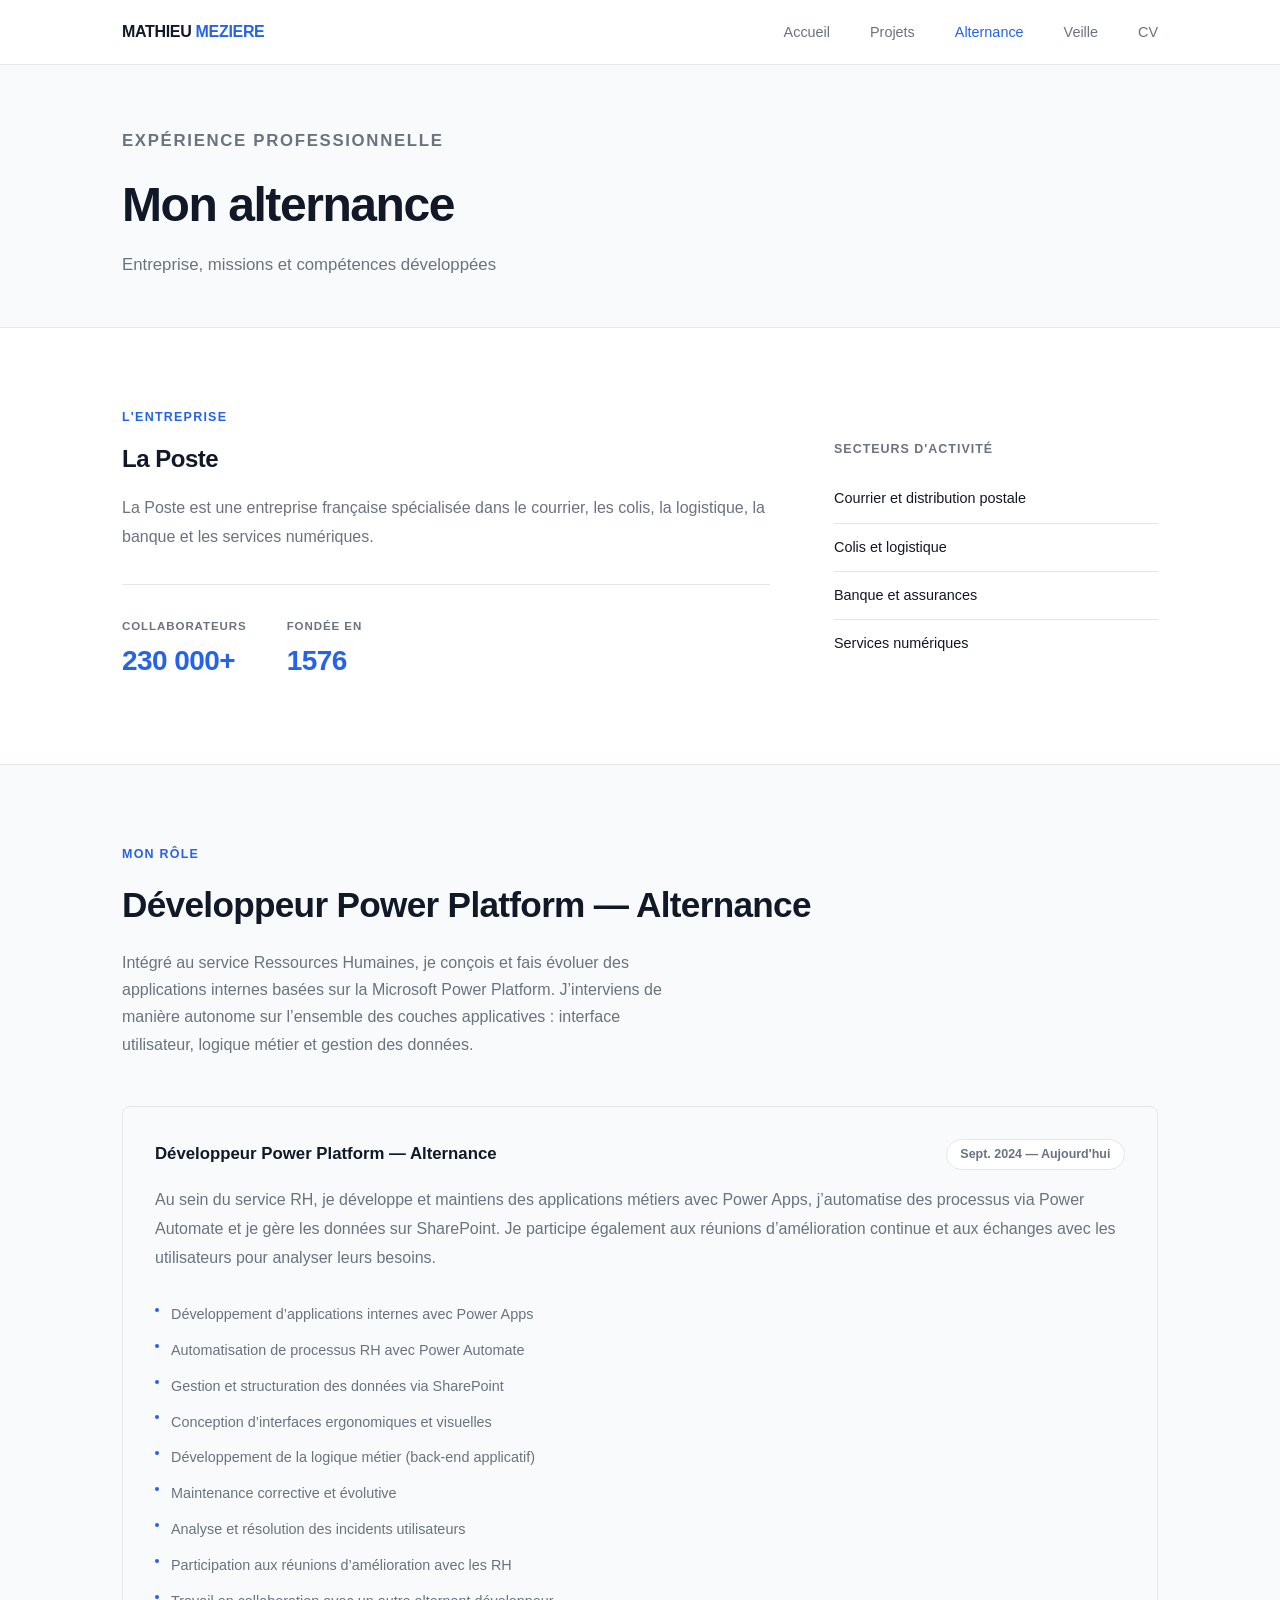
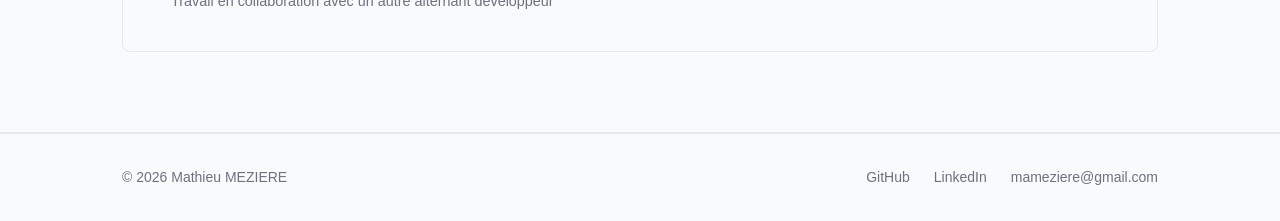
==== company.html @ 6fa2e95d "add complete portfolio" ====
<!DOCTYPE html>
<html lang="fr">
<head>
    <meta charset="UTF-8">
    <meta name="viewport" content="width=device-width, initial-scale=1.0">
    <title>Alternance — Portfolio</title>
    <link rel="stylesheet" href="css/style.css">
</head>
<body>

    <!-- NAVBAR -->
    <nav class="navbar">
        <div class="nav-inner">
            <a href="index.html"><span class="logo"> MATHIEU <span> MEZIERE </span></span></a>
            <ul class="nav-links">
                <li><a href="index.html">Accueil</a></li>
                <li><a href="projects.html">Projets</a></li>
                <li><a href="company.html" class="active">Alternance</a></li>
                <li><a href="veille.html">Veille</a></li>
                <li><a href="cv.html">CV</a></li>
            </ul>
            <div class="burger">
                <span></span><span></span><span></span>
            </div>
        </div>
    </nav>

    <!-- HEADER -->
    <div class="page-header">
        <div class="container">
            <p class="section-label">Expérience professionnelle</p>
            <h1>Mon alternance</h1>
            <p>Entreprise, missions et compétences développées</p>
        </div>
    </div>

    <!-- L'ENTREPRISE -->
    <section>
        <div class="container">
            <p class="section-label">L'entreprise</p>
            <div class="company-grid">
                <div>
    <h2>La Poste</h2>
    <p>
        La Poste est une entreprise française spécialisée dans le courrier, les colis, la logistique, la banque et les services numériques.
    </p>
    <dl class="company-stats">
        <div class="stat">
            <dt>Collaborateurs</dt>
            <dd>230 000+</dd>
        </div>
        <div class="stat">
            <dt>Fondée en</dt>
            <dd>1576</dd>
        </div>
    </dl>
</div>
                <div class="company-aside">
                    <h3>Secteurs d'activité</h3>
                    <ul class="sector-list">
                        <li>Courrier et distribution postale</li>
                        <li>Colis et logistique</li>
                        <li>Banque et assurances</li>
                        <li>Services numériques</li>
                    </ul>
                </div>
            </div>
        </div>
    </section>

    <!-- MON RÔLE -->
    <section style="background: var(--bg-soft); border-top: 1px solid var(--border); border-bottom: 1px solid var(--border);">
        <div class="container">
            <p class="section-label">Mon rôle</p>
            <h2 class="section-title">Développeur Power Platform — Alternance</h2>
            <p class="section-desc">Intégré au service Ressources Humaines, je conçois et fais évoluer des applications internes basées sur la Microsoft Power Platform. J’interviens de manière autonome sur l’ensemble des couches applicatives : interface utilisateur, logique métier et gestion des données.</p>
            <div class="role-block">
                <div class="role-header">
                    <h3>Développeur Power Platform — Alternance</h3>
                    <span class="role-date">Sept. 2024 — Aujourd'hui</span>
                </div>
                <p>
                    Au sein du service RH, je développe et maintiens des applications métiers avec Power Apps, j’automatise des processus via Power Automate et je gère les données sur SharePoint. Je participe également aux réunions d’amélioration continue et aux échanges avec les utilisateurs pour analyser leurs besoins.
                </p>
                <ul class="role-list">
                    <li>Développement d’applications internes avec Power Apps</li>
                    <li>Automatisation de processus RH avec Power Automate</li>
                    <li>Gestion et structuration des données via SharePoint</li>
                    <li>Conception d’interfaces ergonomiques et visuelles</li>
                    <li>Développement de la logique métier (back-end applicatif)</li>
                    <li>Maintenance corrective et évolutive</li>
                    <li>Analyse et résolution des incidents utilisateurs</li>
                    <li>Participation aux réunions d’amélioration avec les RH</li>
                    <li>Travail en collaboration avec un autre alternant développeur</li>
                </ul>
            </div>
        </div>
    </section>

    <!-- MISSIONS -->
    <!-- <section>
        <div class="container">
            <p class="section-label">Missions</p>
            <h2 class="section-title">Ce que j'ai réalisé</h2>
            <p class="section-desc">Principales missions effectuées depuis le début de l'alternance.</p>
            <div class="missions-list">

                <div class="mission-card">
                    <time>Septembre 2024 – Août 2026</time>
                    <h3>Développement et support applicatif</h3>
                    <p>
                        Participation à l’amélioration continue des applications internes. Intervention sur la correction de bugs,
                        l’implémentation de nouvelles fonctionnalités et l’accompagnement des utilisateurs, notamment les équipes RH.
                    </p>
                    <ul>
                        <li>Correction de bugs et maintenance des applications existantes</li>
                        <li>Implémentation de nouvelles fonctionnalités selon les besoins métiers</li>
                        <li>Support aux utilisateurs (principalement RH)</li>
                        <li>Analyse et résolution de problèmes techniques</li>
                        <li>Participation à des réunions pour définir les évolutions des outils</li>
                    </ul>
                    <div class="tech-list">
                        <span class="tech-pill">Power Apps</span>
                        <span class="tech-pill">Power Automate</span>
                        <span class="tech-pill">SharePoint</span>
                    </div>
                </div>

                <div class="mission-card">
                    <time>Décembre 2024 – Janvier 2025</time>
                    <h3>Développement d'un module CRM</h3>
                    <p>
                        Contribution au développement d'un module de gestion de la relation client.
                        Travail en méthode Scrum avec sprints de deux semaines.
                    </p>
                    <ul>
                        <li>Développement du module de gestion des contacts</li>
                        <li>Intégration d'un calendrier interactif</li>
                        <li>Mise en place d'un système de notifications</li>
                    </ul>
                    <div class="tech-list">
                        <span class="tech-pill">PHP</span>
                        <span class="tech-pill">Symfony</span>
                        <span class="tech-pill">MySQL</span>
                        <span class="tech-pill">JavaScript</span>
                    </div>
                </div>

                <div class="mission-card">
                    <time>Janvier – Février 2025</time>
                    <h3>API REST pour application mobile</h3>
                    <p>
                        Conception et développement d'une API RESTful sécurisée pour alimenter
                        une application mobile cliente. Documentation complète des endpoints.
                    </p>
                    <ul>
                        <li>Architecture et développement de 20 endpoints REST</li>
                        <li>Authentification JWT avec refresh tokens</li>
                        <li>Documentation avec Swagger</li>
                        <li>Tests unitaires et d'intégration</li>
                    </ul>
                    <div class="tech-list">
                        <span class="tech-pill">Node.js</span>
                        <span class="tech-pill">Express</span>
                        <span class="tech-pill">MongoDB</span>
                        <span class="tech-pill">Docker</span>
                    </div>
                </div>

            </div>
        </div>
    </section> -->

    <!-- COMPÉTENCES -->
    <!-- <section style="background: var(--bg-soft); border-top: 1px solid var(--border);">
        <div class="container">
            <p class="section-label">Compétences</p>
            <h2 class="section-title">Ce que j'ai développé</h2>
            <p class="section-desc">Compétences techniques et méthodologiques acquises ou renforcées durant l'alternance.</p>
            <div class="skills-grid">

                <div class="skill-block">
                    <h3>Développement</h3>
                    <div class="skill-item">
                        <div class="skill-row"><span>Front-end</span><span>85%</span></div>
                        <div class="bar-bg"><div class="bar-fill" style="width:85%"></div></div>
                    </div>
                    <div class="skill-item">
                        <div class="skill-row"><span>Back-end</span><span>70%</span></div>
                        <div class="bar-bg"><div class="bar-fill" style="width:70%"></div></div>
                    </div>
                    <div class="skill-item">
                        <div class="skill-row"><span>Base de données</span><span>65%</span></div>
                        <div class="bar-bg"><div class="bar-fill" style="width:65%"></div></div>
                    </div>
                    <div class="skill-item">
                        <div class="skill-row"><span>API REST</span><span>75%</span></div>
                        <div class="bar-bg"><div class="bar-fill" style="width:75%"></div></div>
                    </div>
                </div>

                <div class="skill-block">
                    <h3>Outils & Méthodes</h3>
                    <div class="skill-item">
                        <div class="skill-row"><span>Git / GitHub</span><span>80%</span></div>
                        <div class="bar-bg"><div class="bar-fill" style="width:80%"></div></div>
                    </div>
                    <div class="skill-item">
                        <div class="skill-row"><span>Méthode Agile / Scrum</span><span>75%</span></div>
                        <div class="bar-bg"><div class="bar-fill" style="width:75%"></div></div>
                    </div>
                    <div class="skill-item">
                        <div class="skill-row"><span>Docker</span><span>60%</span></div>
                        <div class="bar-bg"><div class="bar-fill" style="width:60%"></div></div>
                    </div>
                    <div class="skill-item">
                        <div class="skill-row"><span>Tests unitaires</span><span>65%</span></div>
                        <div class="bar-bg"><div class="bar-fill" style="width:65%"></div></div>
                    </div>
                </div>

                <div class="skill-block">
                    <h3>Compétences transversales</h3>
                    <div class="skills-list">
                        <span class="skill-pill">Travail en équipe</span>
                        <span class="skill-pill">Communication</span>
                        <span class="skill-pill">Autonomie</span>
                        <span class="skill-pill">Rigueur</span>
                        <span class="skill-pill">Gestion du temps</span>
                        <span class="skill-pill">Adaptabilité</span>
                        <span class="skill-pill">Curiosité</span>
                        <span class="skill-pill">Esprit d'analyse</span>
                    </div>
                </div>

            </div>
        </div>
    </section> -->

    <!-- FOOTER -->
    <footer class="footer">
        <div class="footer-inner">
            <p>&copy; 2026 Mathieu MEZIERE</p>
            <div class="footer-links">
                <a href="https://github.com/MathieuMeziere" target="_blank" rel="noopener noreferrer">GitHub</a>
                <a href="https://linkedin.com/in/meziere-mathieu" target="_blank" rel="noopener noreferrer">LinkedIn</a>
                <a href="mailto:mameziere@gmail.com">mameziere@gmail.com</a>
            </div>
        </div>
    </footer>

    <script src="js/script.js"></script>
</body>
</html>
---- css/style.css ----
/* ================================
   VARIABLES
   ================================ */
:root {
    --primary:   #2563eb;
    --text:      #111827;
    --text-muted:#6b7280;
    --bg:        #ffffff;
    --bg-soft:   #f9fafb;
    --border:    #e5e7eb;
    --radius:    8px;
}

/* ================================
   RESET
   ================================ */
*, *::before, *::after { margin: 0; padding: 0; box-sizing: border-box; }
html  { scroll-behavior: smooth; }
body  { font-family: -apple-system, BlinkMacSystemFont, 'Segoe UI', sans-serif;
        background: var(--bg); color: var(--text); line-height: 1.6; }
a     { text-decoration: none; color: inherit; }
ul    { list-style: none; }
img   { max-width: 100%; display: block; }

/* ================================
   NAVBAR
   ================================ */
.navbar {
    position: fixed;
    top: 0; left: 0; right: 0;
    z-index: 100;
    background: rgba(255,255,255,0.97);
    border-bottom: 1px solid var(--border);
}

.nav-inner {
    max-width: 1100px;
    margin: 0 auto;
    padding: 0 2rem;
    height: 64px;
    display: flex;
    align-items: center;
    justify-content: space-between;
}

.logo { font-size: 1rem; font-weight: 700; letter-spacing: -0.02em; color: var(--text); }
.logo span { color: var(--primary); }

.nav-links { display: flex; gap: 2.5rem; }
.nav-links a { font-size: 0.9rem; font-weight: 500; color: var(--text-muted); transition: color 0.2s; }
.nav-links a:hover, .nav-links a.active { color: var(--primary); }

.burger { display: none; flex-direction: column; gap: 5px; cursor: pointer; }
.burger span { width: 22px; height: 2px; background: var(--text); border-radius: 2px; transition: all 0.25s; }
.burger.open span:nth-child(1) { transform: rotate(45deg) translate(5px,5px); }
.burger.open span:nth-child(2) { opacity: 0; }
.burger.open span:nth-child(3) { transform: rotate(-45deg) translate(5px,-5px); }

/* ================================
   LAYOUT
   ================================ */
.container { max-width: 1100px; margin: 0 auto; padding: 0 2rem; }
section { padding: 5rem 0; }

.section-label {
    font-size: 0.78rem; font-weight: 600; letter-spacing: 0.1em;
    text-transform: uppercase; color: var(--primary); margin-bottom: 0.75rem;
}

.section-title {
    font-size: clamp(1.6rem, 3vw, 2.2rem);
    font-weight: 700; letter-spacing: -0.02em;
    color: var(--text); margin-bottom: 1rem;
}

.section-desc {
    color: var(--text-muted); max-width: 560px;
    margin-bottom: 3rem; line-height: 1.7;
}

/* ================================
   PAGE HEADER
   ================================ */
.page-header {
    padding-top: 120px; padding-bottom: 3rem;
    background: var(--bg-soft); border-bottom: 1px solid var(--border);
}
.page-header h1 { font-size: clamp(2rem, 4vw, 3rem); font-weight: 800; letter-spacing: -0.03em; }
.page-header p  { color: var(--text-muted); margin-top: 0.5rem; font-size: 1.05rem; }

/* ================================
   HERO
   ================================ */
.hero { min-height: 100vh; display: flex; align-items: center; padding-top: 64px; }

.hero-inner { max-width: 1100px; margin: 0 auto; padding: 0 2rem; }

.hero-tag {
    display: inline-block; font-size: 0.78rem; font-weight: 600;
    letter-spacing: 0.08em; text-transform: uppercase; color: var(--primary);
    background: #eff6ff; padding: 0.35rem 0.9rem; border-radius: 50px; margin-bottom: 1.5rem;
}

.hero h1 {
    font-size: clamp(2.5rem, 6vw, 4.5rem); font-weight: 800;
    letter-spacing: -0.03em; line-height: 1.1; margin-bottom: 1.25rem;
}
.hero h1 span { color: var(--primary); }

.hero-desc { font-size: 1.1rem; color: var(--text-muted); max-width: 520px; line-height: 1.7; margin-bottom: 2.5rem; }

.hero-meta { display: flex; align-items: center; gap: 2rem; flex-wrap: wrap; }

.hero-badge { font-size: 0.875rem; color: var(--text-muted); display: flex; align-items: center; gap: 0.5rem; }

.dot-green { width: 8px; height: 8px; background: #22c55e; border-radius: 50%; display: inline-block; }

.hero-links { display: flex; gap: 0.75rem; flex-wrap: wrap; }

.btn { display: inline-block; padding: 0.65rem 1.5rem; border-radius: var(--radius); font-size: 0.9rem; font-weight: 600; border: 1px solid transparent; transition: background 0.2s, color 0.2s, border-color 0.2s; }
.btn-primary { background: var(--primary); color: #fff; }
.btn-primary:hover { background: #1d4ed8; }
.btn-outline { background: transparent; color: var(--text); border-color: var(--border); }
.btn-outline:hover { border-color: var(--primary); color: var(--primary); }

/* ================================
   ABOUT (accueil)
   ================================ */
.about { background: var(--bg-soft); }
.about-grid { display: grid; grid-template-columns: 1fr 1fr; gap: 4rem; align-items: start; }
.about-text p { color: var(--text-muted); margin-bottom: 1.25rem; line-height: 1.8; }
.about-text strong { color: var(--text); font-weight: 600; }

.skills-list { display: flex; flex-wrap: wrap; gap: 0.5rem; margin-top: 1.5rem; }

.skill-pill {
    font-size: 0.8rem; font-weight: 500; color: var(--text);
    background: var(--bg); border: 1px solid var(--border);
    border-radius: 50px; padding: 0.35rem 0.85rem;
    transition: border-color 0.2s, color 0.2s;
}
.skill-pill:hover { border-color: var(--primary); color: var(--primary); }

.about-cards { display: flex; flex-direction: column; gap: 1rem; }

.info-card { background: var(--bg); border: 1px solid var(--border); border-radius: var(--radius); padding: 1.25rem 1.5rem; transition: border-color 0.2s; }
.info-card:hover { border-color: var(--primary); }
.info-card-label { font-size: 0.72rem; font-weight: 600; letter-spacing: 0.08em; text-transform: uppercase; color: var(--text-muted); margin-bottom: 0.3rem; }
.info-card-value { font-size: 1rem; font-weight: 700; color: var(--text); }

/* ================================
   NAV CARDS (accueil)
   ================================ */
.nav-cards-grid { display: grid; grid-template-columns: repeat(3, 1fr); gap: 1.5rem; }

.nav-card { display: block; background: var(--bg); border: 1px solid var(--border); border-radius: var(--radius); padding: 1.75rem; transition: border-color 0.2s, box-shadow 0.2s; }
.nav-card:hover { border-color: var(--primary); box-shadow: 0 4px 16px rgba(37,99,235,0.08); }
.nav-card h3 { font-size: 1rem; font-weight: 700; margin-bottom: 0.5rem; color: var(--text); }
.nav-card p  { font-size: 0.875rem; color: var(--text-muted); margin-bottom: 1.25rem; line-height: 1.6; }
.nav-card-arrow { font-size: 0.875rem; color: var(--primary); font-weight: 600; display: inline-block; transition: transform 0.2s; }
.nav-card:hover .nav-card-arrow { transform: translateX(4px); }

/* ================================
   PROJECTS
   ================================ */
.filters { display: flex; gap: 0.75rem; flex-wrap: wrap; margin-bottom: 2.5rem; }

.filter-btn {
    font-size: 0.875rem; font-weight: 500; color: var(--text-muted);
    background: var(--bg); border: 1px solid var(--border);
    border-radius: 50px; padding: 0.45rem 1.1rem; cursor: pointer; transition: all 0.2s;
}
.filter-btn:hover, .filter-btn.active { background: var(--primary); border-color: var(--primary); color: #fff; }

.projects-grid { display: grid; grid-template-columns: repeat(auto-fill, minmax(320px, 1fr)); gap: 1.5rem; }

.project-card {
    background: var(--bg); border: 1px solid var(--border);
    border-radius: var(--radius); padding: 1.75rem;
    display: flex; flex-direction: column; gap: 0.75rem;
    transition: border-color 0.2s, box-shadow 0.2s;
}
.project-card:hover { border-color: var(--primary); box-shadow: 0 4px 16px rgba(37,99,235,0.08); }
.project-card.hidden { display: none; }

.project-top { display: flex; justify-content: space-between; align-items: flex-start; gap: 1rem; }
.project-card h3 { font-size: 0.95rem; font-weight: 700; color: var(--text); }
.github-link { color: var(--text-muted); transition: color 0.2s; flex-shrink: 0; }
.github-link:hover { color: var(--primary); } 
.project-card p { font-size: 0.875rem; color: var(--text-muted); line-height: 1.6; }

.tech-list { display: flex; flex-wrap: wrap; gap: 0.4rem; margin-top: auto; }
.tech-pill { font-size: 0.72rem; font-weight: 500; color: var(--text-muted); background: var(--bg-soft); border: 1px solid var(--border); border-radius: 4px; padding: 0.2rem 0.6rem; }

.year-block { margin-bottom: 3rem; }
.year-block:last-child { margin-bottom: 0; }
.year-label { font-size: 0.78rem; font-weight: 700; letter-spacing: 0.08em; text-transform: uppercase; color: var(--text-muted); margin-bottom: 1.25rem; padding-bottom: 0.75rem; border-bottom: 1px solid var(--border); }

/* ================================
   COMPANY
   ================================ */
.company-grid { display: grid; grid-template-columns: 2fr 1fr; gap: 4rem; align-items: start; }
.company-grid h2 { font-size: 1.5rem; font-weight: 700; margin-bottom: 1rem; letter-spacing: -0.02em; }
.company-grid p { color: var(--text-muted); line-height: 1.8; margin-bottom: 1rem; }

.company-stats { display: flex; gap: 2.5rem; margin-top: 2rem; padding-top: 2rem; border-top: 1px solid var(--border); }
.stat dt { font-size: 0.72rem; font-weight: 600; letter-spacing: 0.08em; text-transform: uppercase; color: var(--text-muted); margin-bottom: 0.25rem; }
.stat dd { font-size: 1.75rem; font-weight: 800; color: var(--primary); letter-spacing: -0.02em; }

.company-aside h3 { font-size: 0.78rem; font-weight: 700; letter-spacing: 0.08em; text-transform: uppercase; color: var(--text-muted); margin-bottom: 1rem; }
.sector-list li { padding: 0.75rem 0; border-bottom: 1px solid var(--border); font-size: 0.9rem; color: var(--text); font-weight: 500; }
.sector-list li:last-child { border-bottom: none; }

.role-block { background: var(--bg-soft); border: 1px solid var(--border); border-radius: var(--radius); padding: 2rem; }
.role-header { display: flex; justify-content: space-between; align-items: center; margin-bottom: 1rem; flex-wrap: wrap; gap: 0.5rem; }
.role-header h3 { font-size: 1.05rem; font-weight: 700; }
.role-date { font-size: 0.78rem; font-weight: 600; color: var(--text-muted); background: var(--bg); border: 1px solid var(--border); border-radius: 50px; padding: 0.3rem 0.85rem; }
.role-block p { color: var(--text-muted); line-height: 1.8; margin-bottom: 1.5rem; }
.role-list li { font-size: 0.9rem; color: var(--text-muted); padding: 0.4rem 0; padding-left: 1rem; position: relative; }
.role-list li::before { content: ''; width: 4px; height: 4px; background: var(--primary); border-radius: 50%; position: absolute; left: 0; top: 0.7rem; }

.missions-list { display: flex; flex-direction: column; gap: 1.5rem; }
.mission-card { background: var(--bg); border: 1px solid var(--border); border-left: 3px solid var(--primary); border-radius: var(--radius); padding: 1.75rem; transition: box-shadow 0.2s; }
.mission-card:hover { box-shadow: 0 4px 16px rgba(0,0,0,0.06); }
.mission-card time { font-size: 0.78rem; font-weight: 600; color: var(--primary); display: block; margin-bottom: 0.5rem; }
.mission-card h3 { font-size: 1rem; font-weight: 700; margin-bottom: 0.75rem; }
.mission-card p { font-size: 0.875rem; color: var(--text-muted); line-height: 1.7; margin-bottom: 1rem; }
.mission-card ul { margin-bottom: 1.25rem; }
.mission-card ul li { font-size: 0.875rem; color: var(--text-muted); padding: 0.3rem 0; padding-left: 1rem; position: relative; }
.mission-card ul li::before { content: ''; width: 4px; height: 4px; background: #22c55e; border-radius: 50%; position: absolute; left: 0; top: 0.65rem; }

.skills-grid { display: grid; grid-template-columns: repeat(auto-fit, minmax(300px, 1fr)); gap: 1.5rem; }
.skill-block { background: var(--bg); border: 1px solid var(--border); border-radius: var(--radius); padding: 1.75rem; }
.skill-block h3 { font-size: 0.78rem; font-weight: 700; text-transform: uppercase; letter-spacing: 0.06em; color: var(--text-muted); margin-bottom: 1.5rem; }
.skill-item { margin-bottom: 1.1rem; }
.skill-row { display: flex; justify-content: space-between; margin-bottom: 0.4rem; }
.skill-row span:first-child { font-size: 0.875rem; font-weight: 500; color: var(--text); }
.skill-row span:last-child  { font-size: 0.8rem; color: var(--text-muted); }
.bar-bg { height: 4px; background: var(--bg-soft); border-radius: 2px; overflow: hidden; }
.bar-fill { height: 100%; background: var(--primary); border-radius: 2px; }

/* ================================
   VEILLE
   ================================ */
.veille-intro p { color: var(--text-muted); max-width: 680px; line-height: 1.8; margin-bottom: 1rem; }

.themes-grid { display: grid; grid-template-columns: repeat(auto-fit, minmax(260px, 1fr)); gap: 1.5rem; }
.theme-card { background: var(--bg); border: 1px solid var(--border); border-radius: var(--radius); padding: 1.75rem; transition: border-color 0.2s; }
.theme-card:hover { border-color: var(--primary); }
.theme-card h3 { font-size: 1rem; font-weight: 700; margin-bottom: 0.75rem; }
.theme-card p  { font-size: 0.875rem; color: var(--text-muted); line-height: 1.6; margin-bottom: 1.25rem; }
.tag-list { display: flex; flex-wrap: wrap; gap: 0.4rem; }
.tag { font-size: 0.72rem; font-weight: 500; color: var(--text-muted); background: var(--bg-soft); border: 1px solid var(--border); border-radius: 4px; padding: 0.2rem 0.6rem; }

.articles-list { display: flex; flex-direction: column; border: 1px solid var(--border); border-radius: var(--radius); overflow: hidden; }
.article-card { background: var(--bg); padding: 1.75rem; display: grid; grid-template-columns: 1fr auto; gap: 1rem 2rem; align-items: start; transition: background 0.15s; border-bottom: 1px solid var(--border); }
.article-card:last-child { border-bottom: none; }
.article-card:hover { background: var(--bg-soft); }
.article-card.hidden { display: none; }
.article-cat { font-size: 0.72rem; font-weight: 700; letter-spacing: 0.06em; text-transform: uppercase; margin-bottom: 0.4rem; }
.article-cat.ai       { color: #8b5cf6; }
.article-cat.security { color: #ef4444; }
.article-cat.web      { color: #2563eb; }
.article-cat.cloud    { color: #10b981; }
.article-card h3 { font-size: 0.95rem; font-weight: 700; margin-bottom: 0.5rem; color: var(--text); }
.article-card p  { font-size: 0.875rem; color: var(--text-muted); line-height: 1.6; }
.article-meta { text-align: right; }
.article-date { font-size: 0.78rem; color: var(--text-muted); white-space: nowrap; }
.article-link { display: inline-block; margin-top: 0.5rem; font-size: 0.8rem; font-weight: 600; color: var(--primary); }
.article-link:hover { text-decoration: underline; }

.sources-grid { display: grid; grid-template-columns: repeat(auto-fit, minmax(200px, 1fr)); gap: 2rem; }
.source-block h3 { font-size: 0.78rem; font-weight: 700; text-transform: uppercase; letter-spacing: 0.08em; color: var(--text-muted); margin-bottom: 1rem; padding-bottom: 0.75rem; border-bottom: 1px solid var(--border); }
.source-block li { font-size: 0.875rem; color: var(--text-muted); padding: 0.4rem 0; border-bottom: 1px solid var(--border); transition: color 0.2s; }
.source-block li:last-child { border-bottom: none; }
.source-block li:hover { color: var(--text); }

/* ================================
   FOOTER
   ================================ */
.footer { background: var(--bg-soft); border-top: 1px solid var(--border); padding: 2rem 0; }
.footer-inner { max-width: 1100px; margin: 0 auto; padding: 0 2rem; display: flex; justify-content: space-between; align-items: center; }
.footer p { font-size: 0.875rem; color: var(--text-muted); }
.footer-links { display: flex; gap: 1.5rem; }
.footer-links a { font-size: 0.875rem; font-weight: 500; color: var(--text-muted); transition: color 0.2s; }
.footer-links a:hover { color: var(--primary); }

/* ================================
   RESPONSIVE
   ================================ */
@media (max-width: 900px) {
    .about-grid, .company-grid { grid-template-columns: 1fr; gap: 2.5rem; }
    .nav-cards-grid { grid-template-columns: 1fr 1fr; }
}

@media (max-width: 768px) {
    .nav-links { display: none; position: fixed; top: 64px; left: 0; right: 0; background: var(--bg); border-bottom: 1px solid var(--border); padding: 1.5rem 2rem; flex-direction: column; gap: 1.25rem; }
    .nav-links.open { display: flex; }
    .burger { display: flex; }
    .nav-cards-grid { grid-template-columns: 1fr; }
    .article-card { grid-template-columns: 1fr; }
    .article-meta { text-align: left; }
    .footer-inner { flex-direction: column; gap: 1rem; text-align: center; }
}

@media (max-width: 520px) {
    .container { padding: 0 1.25rem; }
    section { padding: 3.5rem 0; }
    .company-stats { flex-wrap: wrap; gap: 1.5rem; }
    .projects-grid { grid-template-columns: 1fr; }
}

/* ================================
   PAGE CV
   ================================ */

/* Barre d'actions au-dessus du CV */
.cv-actions {
    background: var(--bg-soft);
    border-bottom: 1px solid var(--border);
    padding-top: 80px;
}

.cv-actions-inner {
    display: flex;
    align-items: center;
    justify-content: space-between;
    padding: 1rem 0;
}

.cv-actions-label {
    font-size: 0.875rem;
    color: var(--text-muted);
    font-weight: 500;
}

/* Zone d'affichage du CV */
.cv-page {
    background: #e5e7eb;
    padding: 2.5rem 1rem;
    min-height: 100vh;
}

/* La feuille A4 */
.cv-wrap {
    background: #ffffff;
    max-width: 860px;
    margin: 0 auto;
    padding: 3rem 3.5rem;
    border: 1px solid var(--border);
    box-shadow: 0 4px 24px rgba(0,0,0,0.08);
}

/* En-tête du CV */
.cv-header {
    display: flex;
    justify-content: space-between;
    align-items: flex-start;
    gap: 2rem;
    margin-bottom: 1.75rem;
}

.cv-name {
    font-size: 2rem;
    font-weight: 800;
    letter-spacing: -0.03em;
    color: var(--text);
    margin-bottom: 0.25rem;
}

.cv-title {
    font-size: 1rem;
    color: var(--primary);
    font-weight: 500;
}

.cv-header-right {
    text-align: right;
    font-size: 0.875rem;
    color: var(--text-muted);
    line-height: 1.8;
}

.cv-divider {
    border: none;
    border-top: 2px solid var(--text);
    margin-bottom: 2rem;
}

/* Corps : 2 colonnes */
.cv-body {
    display: grid;
    grid-template-columns: 1fr 220px;
    gap: 3rem;
}

/* Sections */
.cv-section {
    margin-bottom: 2rem;
}

.cv-section-title {
    font-size: 0.72rem;
    font-weight: 700;
    letter-spacing: 0.1em;
    text-transform: uppercase;
    color: var(--text-muted);
    margin-bottom: 1rem;
    padding-bottom: 0.5rem;
    border-bottom: 1px solid var(--border);
}

/* Entrées (expérience, formation) */
.cv-entry {
    margin-bottom: 1.5rem;
}

.cv-entry:last-child { margin-bottom: 0; }

.cv-entry-header {
    display: flex;
    justify-content: space-between;
    align-items: flex-start;
    gap: 1rem;
    margin-bottom: 0.5rem;
}

.cv-entry-title {
    font-size: 0.9rem;
    font-weight: 700;
    color: var(--text);
}

.cv-entry-sub {
    font-size: 0.825rem;
    color: var(--text-muted);
    margin-top: 0.1rem;
}

.cv-entry-date {
    font-size: 0.78rem;
    color: var(--text-muted);
    white-space: nowrap;
    font-weight: 500;
    flex-shrink: 0;
}

.cv-entry-desc {
    font-size: 0.825rem;
    color: var(--text-muted);
}

.cv-list {
    list-style: none;
    margin: 0;
}

.cv-list li {
    font-size: 0.825rem;
    color: var(--text-muted);
    padding: 0.2rem 0;
    padding-left: 0.9rem;
    position: relative;
}

.cv-list li::before {
    content: '';
    width: 3px; height: 3px;
    background: var(--primary);
    border-radius: 50%;
    position: absolute;
    left: 0; top: 0.55rem;
}

/* Colonne secondaire */
.cv-aside-label {
    font-size: 0.72rem;
    font-weight: 600;
    color: var(--text-muted);
    margin-bottom: 0.5rem;
    margin-top: 1rem;
}

.cv-aside-label:first-of-type { margin-top: 0; }

.cv-tags {
    list-style: none;
    display: flex;
    flex-wrap: wrap;
    gap: 0.35rem;
    margin-bottom: 0.5rem;
}

.cv-tags li {
    font-size: 0.75rem;
    font-weight: 500;
    color: var(--text);
    background: var(--bg-soft);
    border: 1px solid var(--border);
    border-radius: 4px;
    padding: 0.2rem 0.55rem;
}

/* Langues */
.cv-lang-list {
    list-style: none;
}

.cv-lang-list li {
    display: flex;
    justify-content: space-between;
    align-items: center;
    padding: 0.4rem 0;
    border-bottom: 1px solid var(--border);
    font-size: 0.875rem;
    color: var(--text);
}

.cv-lang-list li:last-child { border-bottom: none; }

.cv-lang-level {
    font-size: 0.78rem;
    color: var(--text-muted);
    font-weight: 500;
}

/* Intérêts */
.cv-interest-list {
    list-style: none;
}

.cv-interest-list li {
    font-size: 0.875rem;
    color: var(--text-muted);
    padding: 0.3rem 0;
    border-bottom: 1px solid var(--border);
}

.cv-interest-list li:last-child { border-bottom: none; }

/* ================================
   IMPRESSION / EXPORT PDF
   ================================ */
@media print {
    /* Masquer tout ce qui ne fait pas partie du CV */
    .no-print { display: none !important; }

    /* Fond blanc, pas de marges navigateur */
    body { background: white; }

    .cv-page {
        background: white;
        padding: 0;
        min-height: unset;
    }

    /* La feuille prend toute la page */
    .cv-wrap {
        max-width: 100%;
        margin: 0;
        padding: 1.5cm 2cm;
        border: none;
        box-shadow: none;
    }

    /* Eviter les coupures de page dans les entrées */
    .cv-entry { page-break-inside: avoid; }
    .cv-section { page-break-inside: avoid; }
}

/* ================================
   PAGE CV - VISUALISEUR PDF
   ================================ */
.cv-viewer-section {
    background: var(--bg-soft);
}

.cv-download-bar {
    background: var(--bg);
    border: 1px solid var(--border);
    border-radius: var(--radius);
    padding: 1.5rem;
    margin-bottom: 2rem;
    display: flex;
    justify-content: space-between;
    align-items: center;
    gap: 1.5rem;
    flex-wrap: wrap;
}

.cv-download-bar p {
    color: var(--text-muted);
    font-size: 0.95rem;
}

.pdf-viewer {
    background: var(--bg);
    border: 1px solid var(--border);
    border-radius: var(--radius);
    overflow: hidden;
    position: relative;
}

.pdf-viewer embed {
    display: block;
    border: none;
}

.pdf-fallback {
    display: none;
    padding: 3rem;
    text-align: center;
    color: var(--text-muted);
}

.pdf-fallback a {
    color: var(--primary);
    font-weight: 600;
}

.pdf-fallback a:hover {
    text-decoration: underline;
}

/* Si le PDF ne charge pas */
.pdf-viewer embed:not([src]) + .pdf-fallback {
    display: block;
}

@media (max-width: 768px) {
    .cv-download-bar {
        flex-direction: column;
        text-align: center;
    }
    
    .pdf-viewer embed {
        height: 600px;
    }
}

/* Liste à puces pour la section veille intro */
.veille-intro-list {
    list-style: none;
    margin-top: 1.5rem;
}

.veille-intro-list li {
    font-size: 0.95rem;
    color: var(--text-muted);
    padding: 0.5rem 0;
    padding-left: 1.5rem;
    position: relative;
    line-height: 1.6;
}

.veille-intro-list li::before {
    content: '';
    width: 6px;
    height: 6px;
    background: var(--primary);
    border-radius: 50%;
    position: absolute;
    left: 0;
    top: 0.9rem;
}
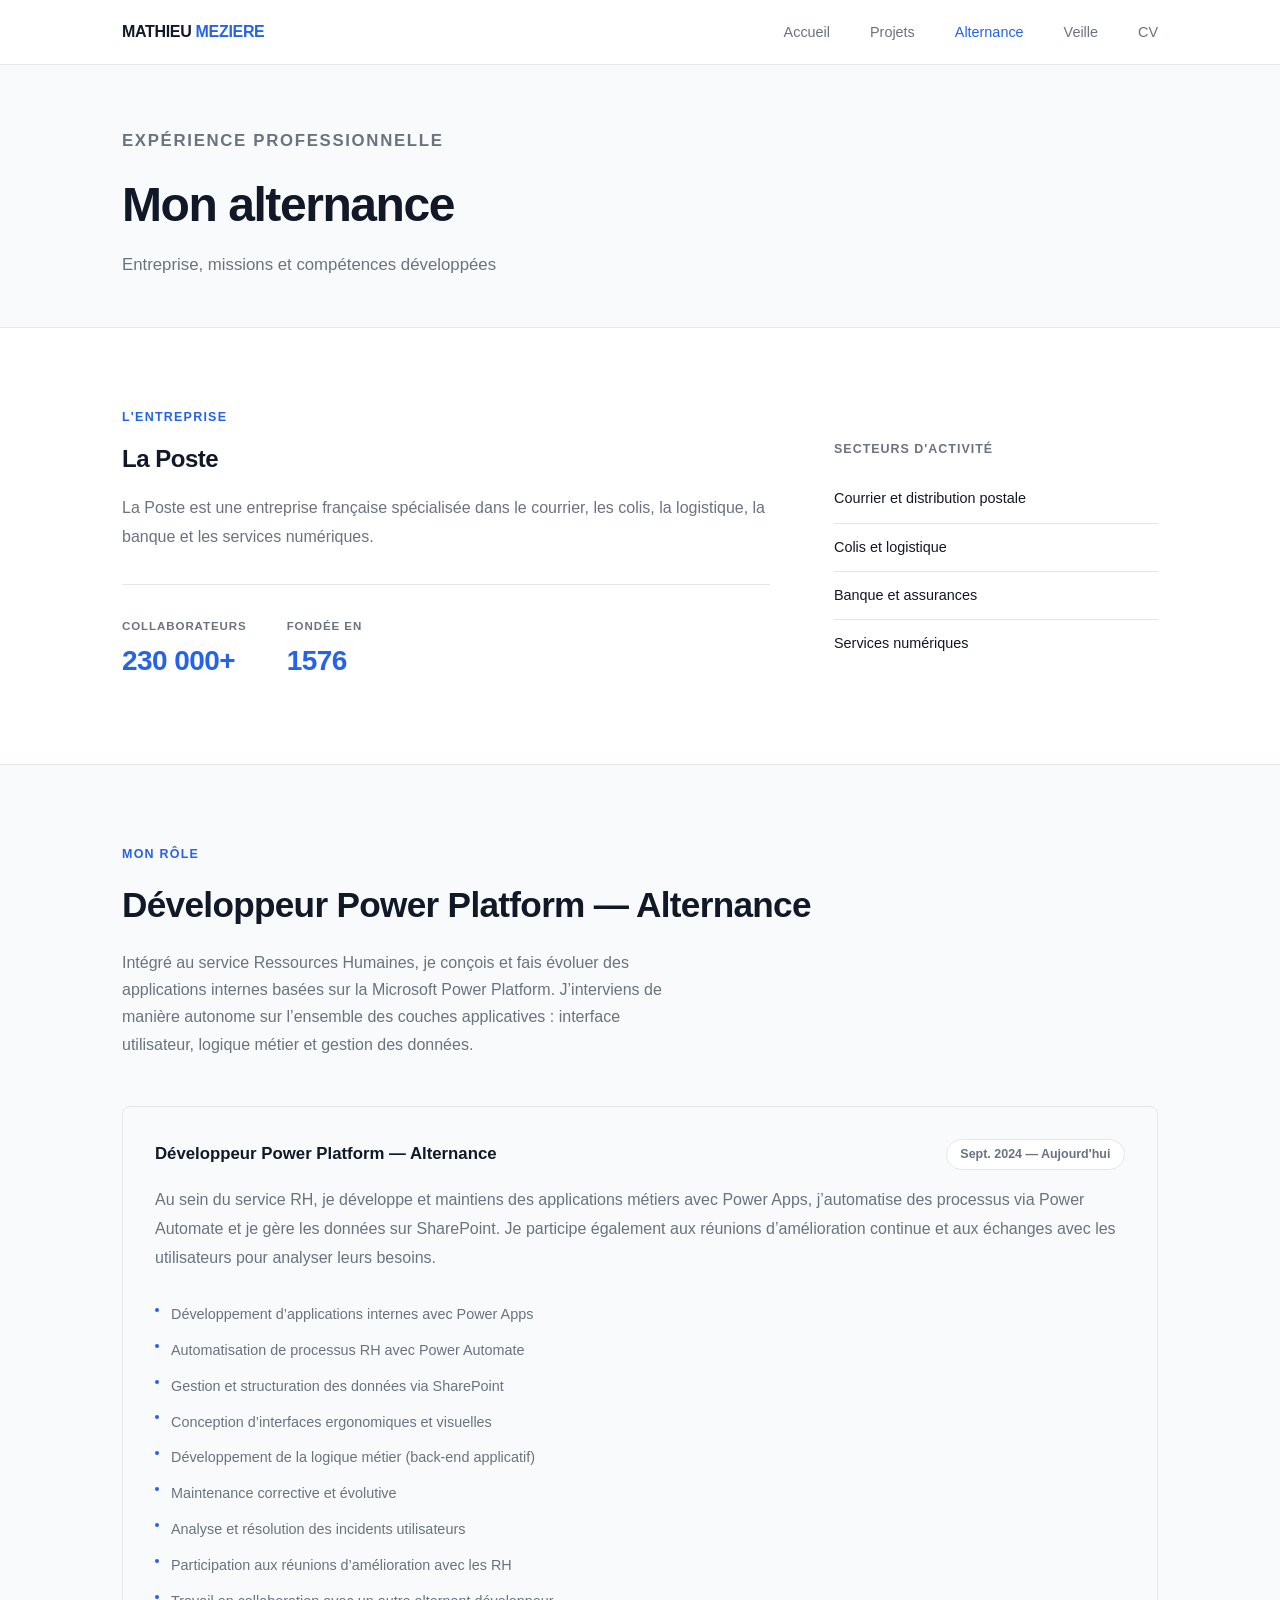
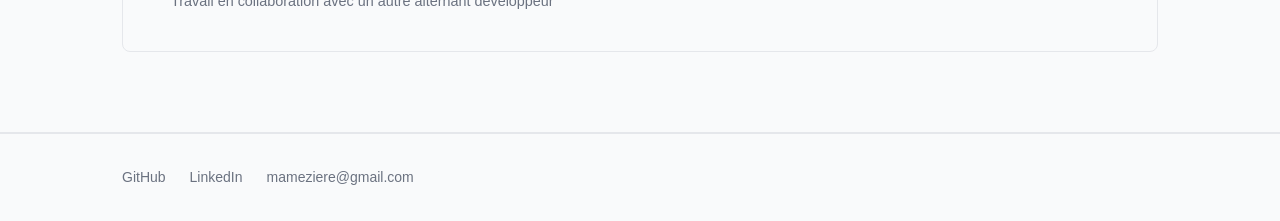
==== commit a7475ed3: "changed footer" ====
--- a/company.html
+++ b/company.html
@@ -240,7 +240,7 @@
     <!-- FOOTER -->
     <footer class="footer">
         <div class="footer-inner">
-            <p>&copy; 2026 Mathieu MEZIERE</p>
+            
             <div class="footer-links">
                 <a href="https://github.com/MathieuMeziere" target="_blank" rel="noopener noreferrer">GitHub</a>
                 <a href="https://linkedin.com/in/meziere-mathieu" target="_blank" rel="noopener noreferrer">LinkedIn</a>
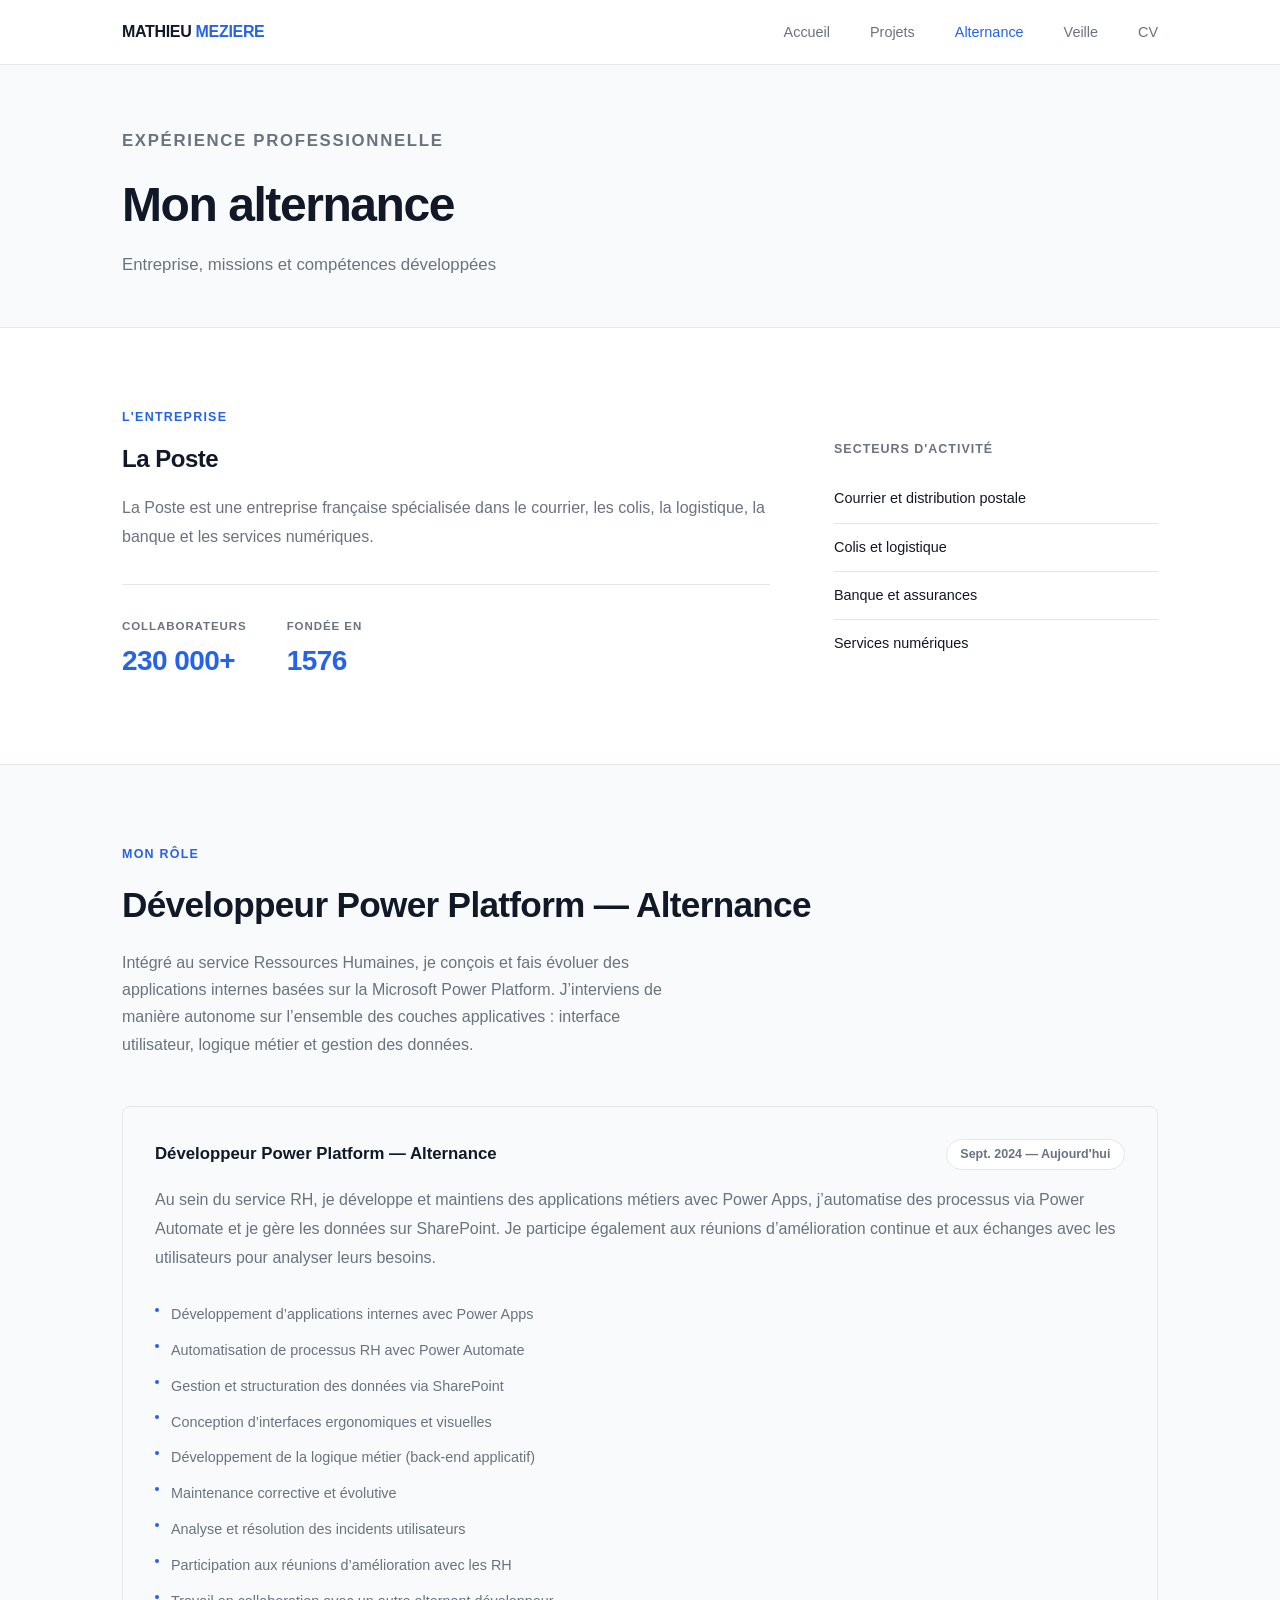
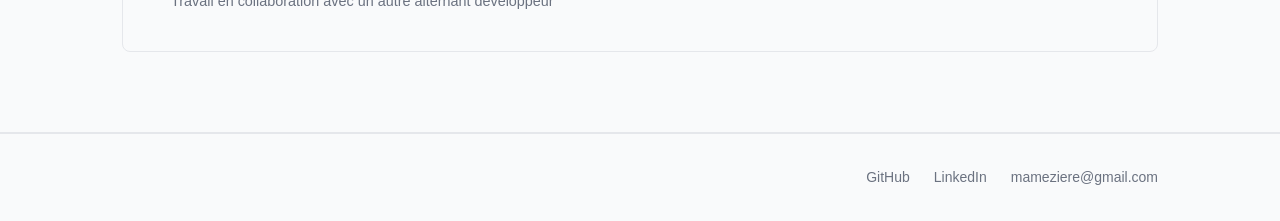
==== commit af3a3b10: "changed footer2" ====
--- a/company.html
+++ b/company.html
@@ -240,7 +240,7 @@
     <!-- FOOTER -->
     <footer class="footer">
         <div class="footer-inner">
-            
+            <p>                           </p>
             <div class="footer-links">
                 <a href="https://github.com/MathieuMeziere" target="_blank" rel="noopener noreferrer">GitHub</a>
                 <a href="https://linkedin.com/in/meziere-mathieu" target="_blank" rel="noopener noreferrer">LinkedIn</a>
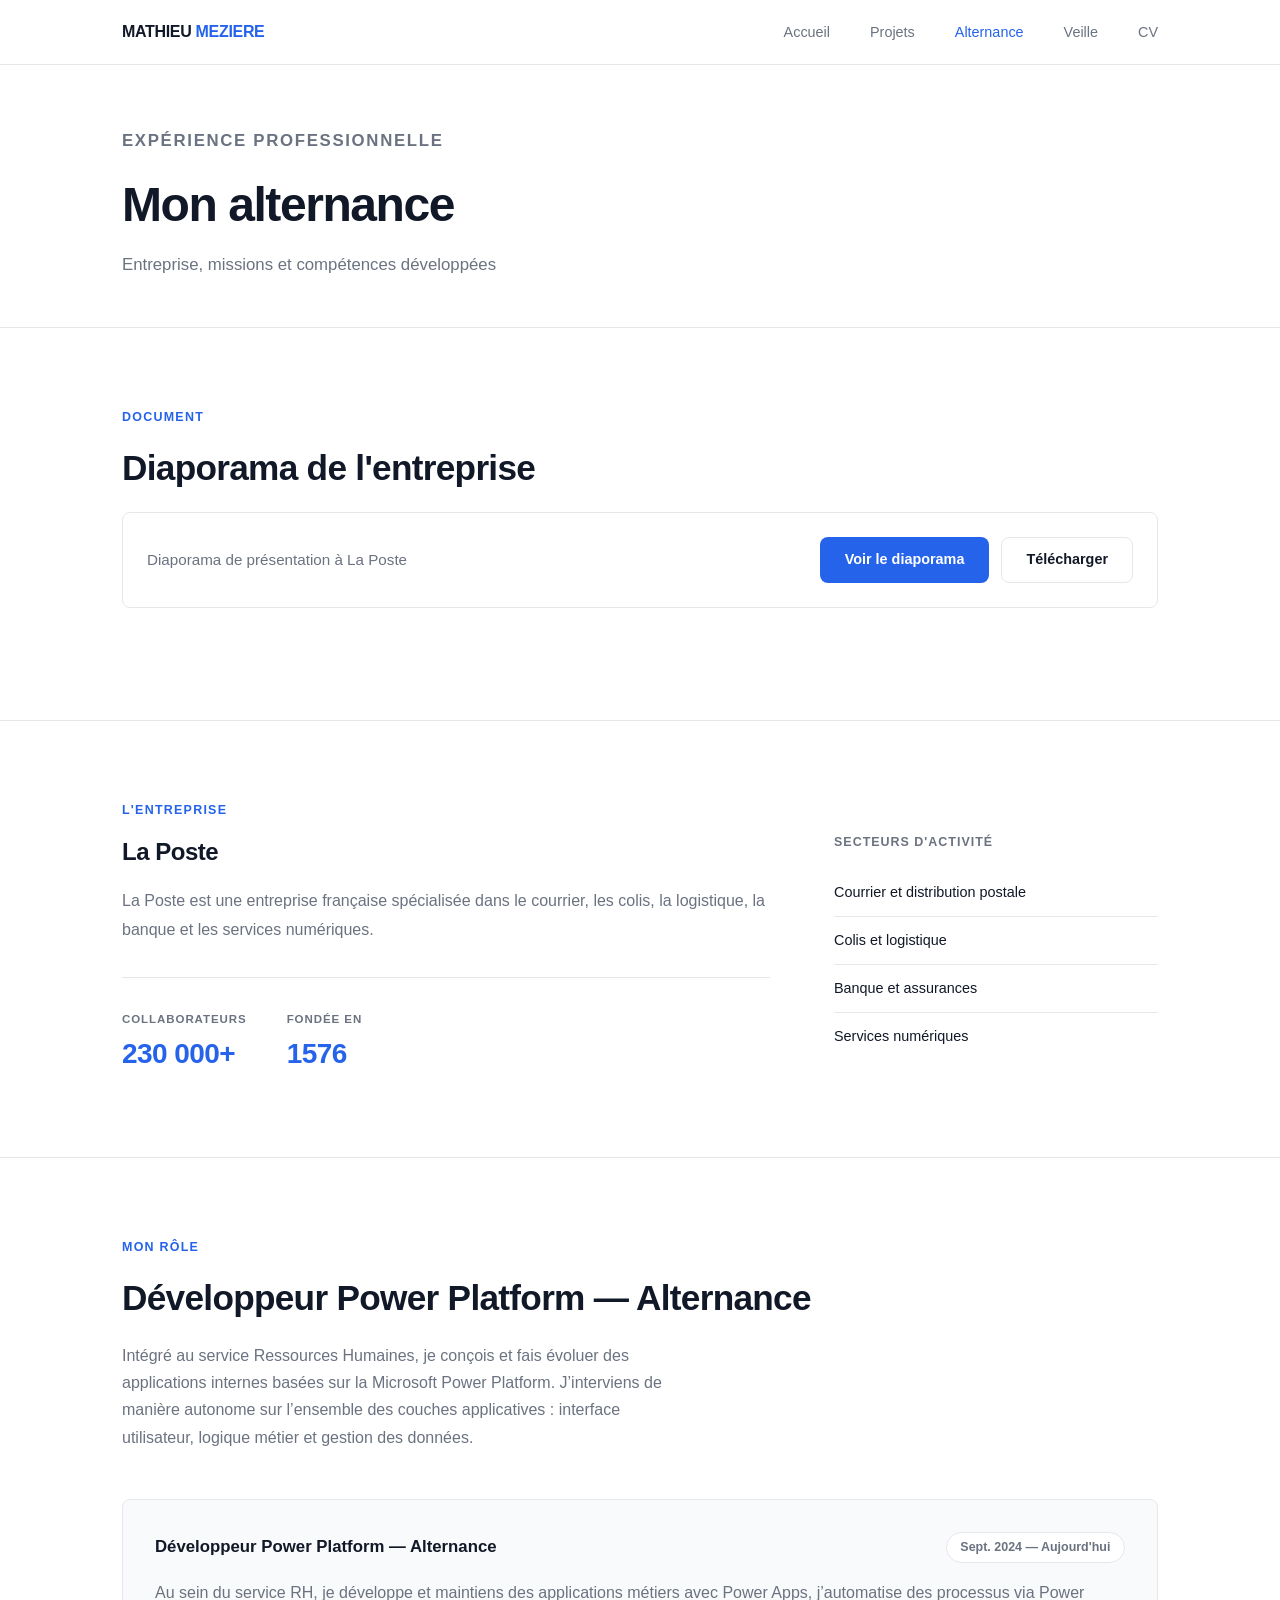
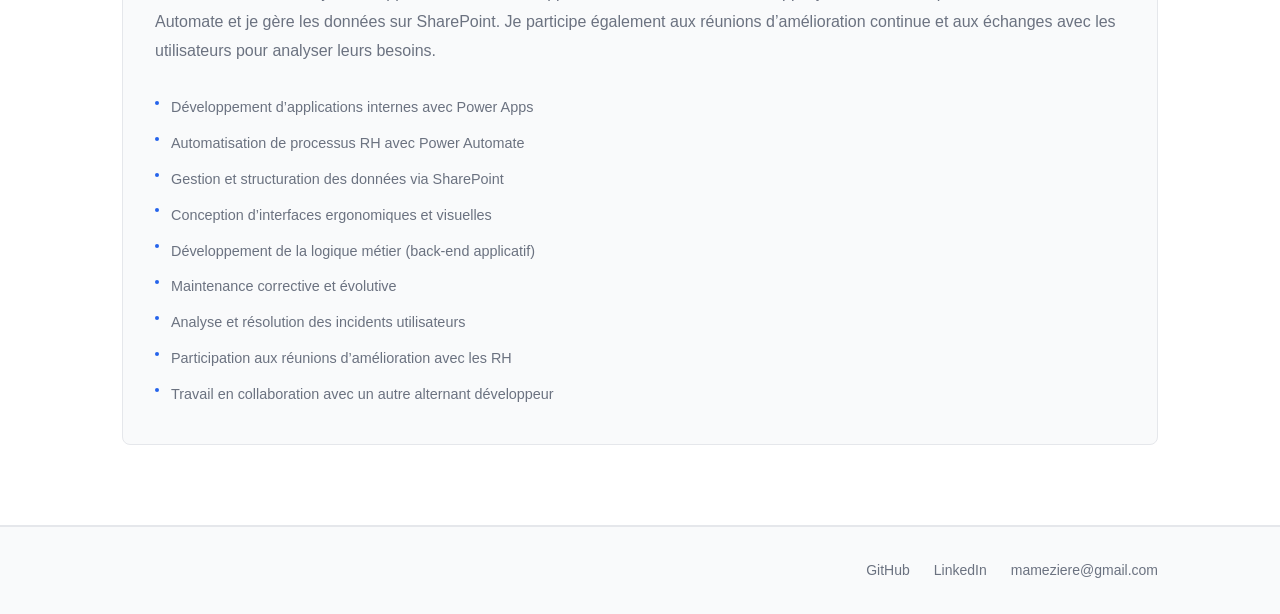
==== commit bc46996b: "1/2" ====
--- a/company.html
+++ b/company.html
@@ -34,8 +34,27 @@
         </div>
     </div>
 
+    <!-- DIAPORAMA -->
+    <section class="section-white">
+        <div class="container">
+            <p class="section-label">Document</p>
+            <h2 class="section-title">Diaporama de l'entreprise</h2>
+            <div class="cv-download-bar">
+                <p>Diaporama de présentation à La Poste</p>
+                <div class="action-buttons">
+                    <a href="assets\Entreprise.pdf" target="_blank" rel="noopener noreferrer" class="btn btn-primary">
+                        Voir le diaporama
+                    </a>
+                    <a href="assets\Entreprise.pdf" download class="btn btn-secondary">
+                        Télécharger
+                    </a>
+                </div>
+            </div>
+        </div>
+    </section>
+
     <!-- L'ENTREPRISE -->
-    <section>
+    <section class="section-white">
         <div class="container">
             <p class="section-label">L'entreprise</p>
             <div class="company-grid">
@@ -69,7 +88,7 @@
     </section>
 
     <!-- MON RÔLE -->
-    <section style="background: var(--bg-soft); border-top: 1px solid var(--border); border-bottom: 1px solid var(--border);">
+    <section class="section-white">
         <div class="container">
             <p class="section-label">Mon rôle</p>
             <h2 class="section-title">Développeur Power Platform — Alternance</h2>
--- a/css/style.css
+++ b/css/style.css
@@ -60,7 +60,10 @@
    LAYOUT
    ================================ */
 .container { max-width: 1100px; margin: 0 auto; padding: 0 2rem; }
-section { padding: 5rem 0; }
+section { padding: 5rem 0; background: var(--bg); border-bottom: 1px solid var(--border); }
+section.no-separator { border-bottom: none; }
+
+.section-white { background: var(--bg); border-bottom: 1px solid var(--border); }
 
 .section-label {
     font-size: 0.78rem; font-weight: 600; letter-spacing: 0.1em;
@@ -83,7 +86,7 @@
    ================================ */
 .page-header {
     padding-top: 120px; padding-bottom: 3rem;
-    background: var(--bg-soft); border-bottom: 1px solid var(--border);
+    background: var(--bg); border-bottom: 1px solid var(--border);
 }
 .page-header h1 { font-size: clamp(2rem, 4vw, 3rem); font-weight: 800; letter-spacing: -0.03em; }
 .page-header p  { color: var(--text-muted); margin-top: 0.5rem; font-size: 1.05rem; }
@@ -116,17 +119,22 @@
 .dot-green { width: 8px; height: 8px; background: #22c55e; border-radius: 50%; display: inline-block; }
 
 .hero-links { display: flex; gap: 0.75rem; flex-wrap: wrap; }
+.hero-actions { display: flex; flex-direction: column; gap: 0.75rem; align-items: flex-start; }
 
 .btn { display: inline-block; padding: 0.65rem 1.5rem; border-radius: var(--radius); font-size: 0.9rem; font-weight: 600; border: 1px solid transparent; transition: background 0.2s, color 0.2s, border-color 0.2s; }
 .btn-primary { background: var(--primary); color: #fff; }
 .btn-primary:hover { background: #1d4ed8; }
 .btn-outline { background: transparent; color: var(--text); border-color: var(--border); }
 .btn-outline:hover { border-color: var(--primary); color: var(--primary); }
+.btn-secondary { background: transparent; color: var(--text); border-color: var(--border); }
+.btn-secondary:hover { border-color: var(--primary); color: var(--primary); }
+
+.action-buttons { display: flex; gap: 0.75rem; flex-wrap: wrap; }
 
 /* ================================
    ABOUT (accueil)
    ================================ */
-.about { background: var(--bg-soft); }
+.about { background: var(--bg); }
 .about-grid { display: grid; grid-template-columns: 1fr 1fr; gap: 4rem; align-items: start; }
 .about-text p { color: var(--text-muted); margin-bottom: 1.25rem; line-height: 1.8; }
 .about-text strong { color: var(--text); font-weight: 600; }
@@ -572,7 +580,7 @@
    PAGE CV - VISUALISEUR PDF
    ================================ */
 .cv-viewer-section {
-    background: var(--bg-soft);
+    background: var(--bg);
 }
 
 .cv-download-bar {
